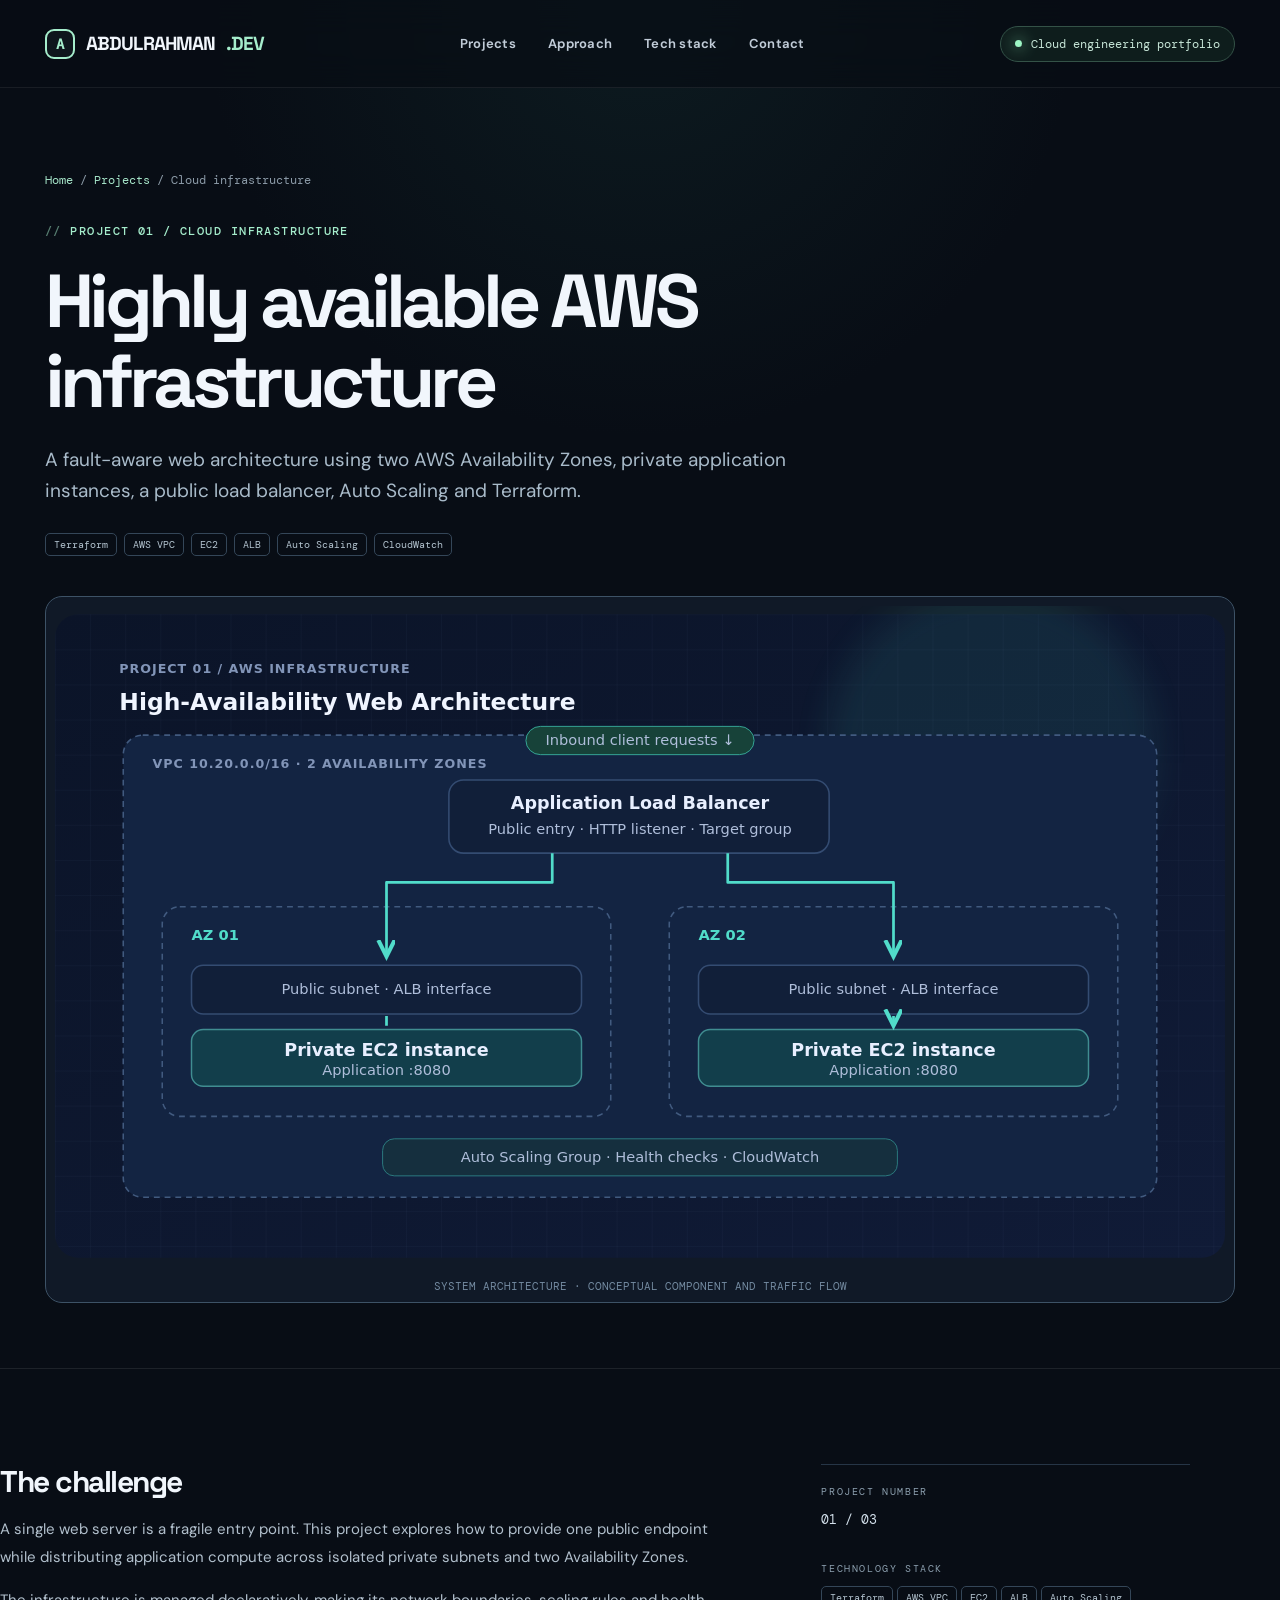
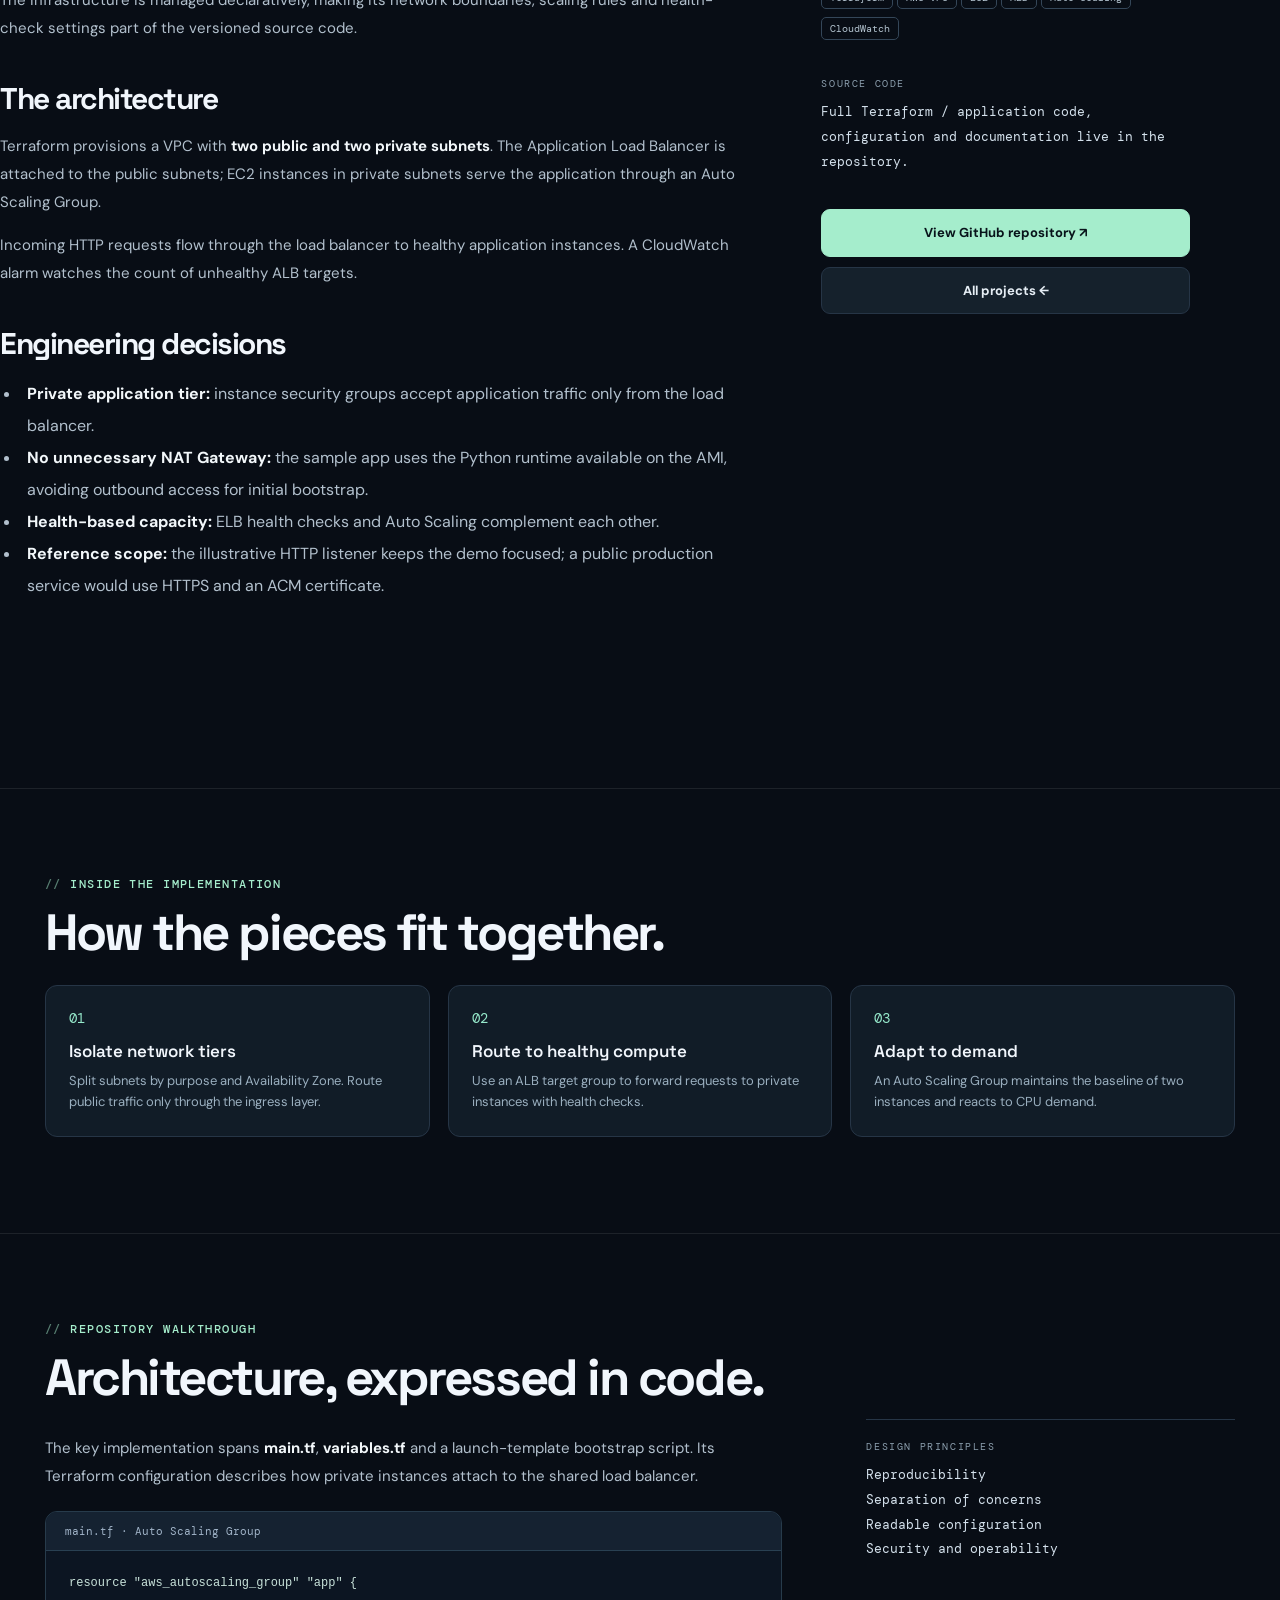
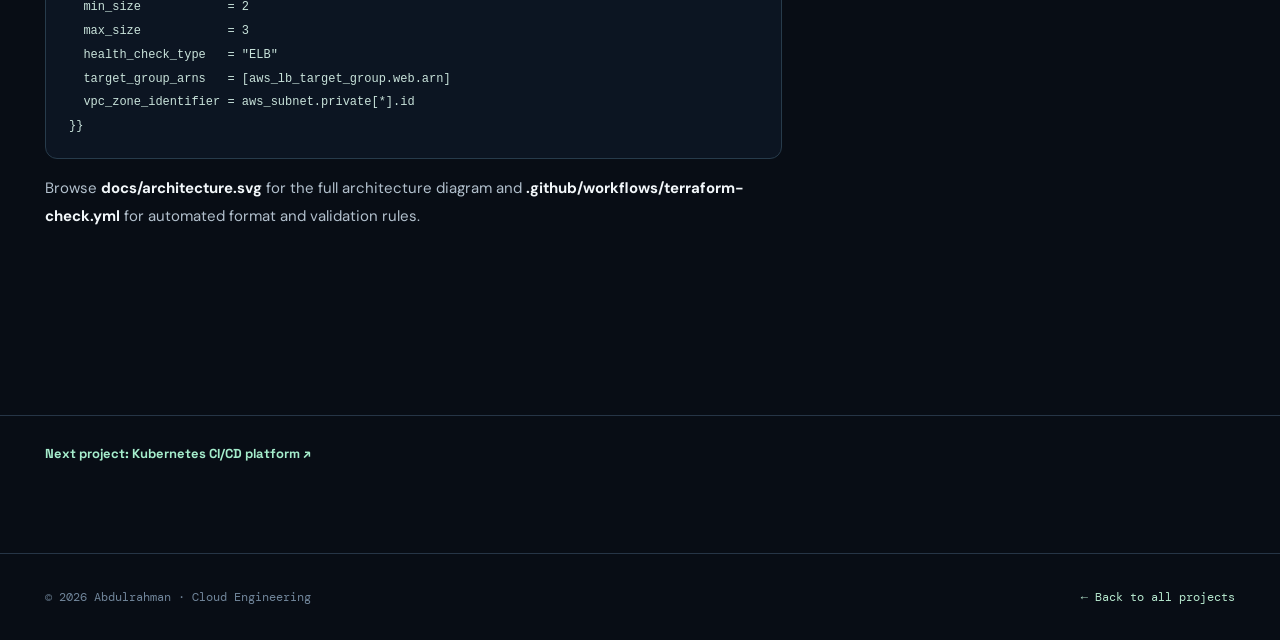
==== projects/aws-infrastructure.html @ 6d17c6c2 "Publish cloud engineering portfolio source" ====
<!doctype html><html lang="en"><head><meta charset="UTF-8"><meta name="viewport" content="width=device-width,initial-scale=1">
<meta name="description" content="A fault-aware web architecture using two AWS Availability Zones, private application instances, a public load balancer, Auto Scaling and Terraform."><meta name="theme-color" content="#080d15"><title>Highly available AWS infrastructure | Abdulrahman</title>
<link rel="stylesheet" href="../styles.css"><link rel="icon" href="../assets/favicon.svg" type="image/svg+xml"></head><body>
<a class="skip-link" href="#main">Skip to content</a>
<header class="site-header"><div class="container nav-wrap"><a class="wordmark" href="../index.html"><span class="mark">A</span>ABDULRAHMAN<span class="name-light">.DEV</span></a><nav id="primary-nav" class="site-nav"><a href="../index.html#projects">Projects</a><a href="../index.html#approach">Approach</a><a href="../index.html#stack">Tech stack</a><a href="../index.html#contact">Contact</a></nav><div class="top-status"><span class="status-dot"></span>Cloud engineering portfolio</div><button class="mobile-toggle" aria-label="Toggle navigation" aria-controls="primary-nav" aria-expanded="false">☰</button></div></header>
<main id="main"><section class="detail-hero"><div class="container"><div class="breadcrumbs"><a href="../index.html">Home</a> / <a href="../index.html#projects">Projects</a> / Cloud infrastructure</div><div class="eyebrow">Project 01 / Cloud infrastructure</div><h1>Highly available AWS infrastructure</h1><p class="detail-summary">A fault-aware web architecture using two AWS Availability Zones, private application instances, a public load balancer, Auto Scaling and Terraform.</p><div class="tags"><span class="tag">Terraform</span><span class="tag">AWS VPC</span><span class="tag">EC2</span><span class="tag">ALB</span><span class="tag">Auto Scaling</span><span class="tag">CloudWatch</span></div>
<div class="detail-main-image"><img src="../assets/architecture-aws.svg" alt="AWS VPC with two Availability Zones, ALB and private EC2 backends" width="1200" height="660"><p class="image-caption">SYSTEM ARCHITECTURE · CONCEPTUAL COMPONENT AND TRAFFIC FLOW</p></div></div></section>
<section class="section-border section"><div class="container detail-grid"><div class="detail-copy"><h2>The challenge</h2><p>A single web server is a fragile entry point. This project explores how to provide one public endpoint while distributing application compute across isolated private subnets and two Availability Zones.</p><p>The infrastructure is managed declaratively, making its network boundaries, scaling rules and health-check settings part of the versioned source code.</p>
<h2>The architecture</h2><p>Terraform provisions a VPC with <strong>two public and two private subnets</strong>. The Application Load Balancer is attached to the public subnets; EC2 instances in private subnets serve the application through an Auto Scaling Group.</p><p>Incoming HTTP requests flow through the load balancer to healthy application instances. A CloudWatch alarm watches the count of unhealthy ALB targets.</p>
<h2>Engineering decisions</h2><ul><li><strong>Private application tier:</strong> instance security groups accept application traffic only from the load balancer.</li><li><strong>No unnecessary NAT Gateway:</strong> the sample app uses the Python runtime available on the AMI, avoiding outbound access for initial bootstrap.</li><li><strong>Health-based capacity:</strong> ELB health checks and Auto Scaling complement each other.</li><li><strong>Reference scope:</strong> the illustrative HTTP listener keeps the demo focused; a public production service would use HTTPS and an ACM certificate.</li></ul>
</div><aside class="aside"><div class="aside-label">Project number</div><p class="aside-value">01 / 03</p><div class="aside-label">Technology stack</div><p class="aside-value"><span class="tag">Terraform</span><span class="tag">AWS VPC</span><span class="tag">EC2</span><span class="tag">ALB</span><span class="tag">Auto Scaling</span><span class="tag">CloudWatch</span></p><div class="aside-label">Source code</div><p class="aside-value">Full Terraform / application code, configuration and documentation live in the repository.</p><a class="btn btn-primary" href="https://github.com/abuda7mm/aws-high-availability-terraform" target="_blank" rel="noopener noreferrer">View GitHub repository ↗</a><a class="btn btn-ghost" href="../index.html#projects">All projects ←</a></aside></div></section>
<section class="section section-border"><div class="container"><div class="eyebrow">Inside the implementation</div><h2>How the pieces fit together.</h2><div class="steps"><div class="step"><div class="step-index">01</div><h3>Isolate network tiers</h3><p>Split subnets by purpose and Availability Zone. Route public traffic only through the ingress layer.</p></div><div class="step"><div class="step-index">02</div><h3>Route to healthy compute</h3><p>Use an ALB target group to forward requests to private instances with health checks.</p></div><div class="step"><div class="step-index">03</div><h3>Adapt to demand</h3><p>An Auto Scaling Group maintains the baseline of two instances and reacts to CPU demand.</p></div></div></div></section>
<section class="section section-border"><div class="container"><div class="eyebrow">Repository walkthrough</div><h2>Architecture, expressed in code.</h2><div class="detail-grid"><div class="detail-copy"><p>The key implementation spans <strong>main.tf</strong>, <strong>variables.tf</strong> and a launch-template bootstrap script. Its Terraform configuration describes how private instances attach to the shared load balancer.</p><div class="code-card"><div class="code-heading">main.tf · Auto Scaling Group</div><pre><code>resource "aws_autoscaling_group" "app" {
  min_size            = 2
  max_size            = 3
  health_check_type   = "ELB"
  target_group_arns   = [aws_lb_target_group.web.arn]
  vpc_zone_identifier = aws_subnet.private[*].id
}}</code></pre></div><p>Browse <strong>docs/architecture.svg</strong> for the full architecture diagram and <strong>.github/workflows/terraform-check.yml</strong> for automated format and validation rules.</p></div><aside class="aside"><div class="aside-label">Design principles</div><p class="aside-value">Reproducibility<br>Separation of concerns<br>Readable configuration<br>Security and operability</p></aside></div></div></section>
<section class="back-projects"><div class="container"><a class="text-link" href="kubernetes-cicd.html">Next project: Kubernetes CI/CD platform ↗</a></div></section></main>
<footer class="footer"><div class="container footer-inner"><div>© <span data-year>2026</span> Abdulrahman · Cloud Engineering</div><div><a href="../index.html">← Back to all projects</a></div></div></footer><script src="../script.js" defer></script></body></html>
---- styles.css ----
@import url('https://fonts.googleapis.com/css2?family=DM+Mono:wght@400;500&family=DM+Sans:wght@400;500;600;700&family=Space+Grotesk:wght@400;500;600;700&display=swap');
:root{--bg:#080d15;--panel:#101927;--card:#121d2a;--text:#f1f6fc;--muted:#96a7b7;--soft:#6d8397;--line:#263546;--accent:#a5edcc;--cyan:#6be5dc;--purple:#b2aaff;--orange:#f4b77b;--max:1190px;--mono:'DM Mono',monospace;--sans:'DM Sans',Arial,sans-serif;--head:'Space Grotesk',var(--sans)}
*{box-sizing:border-box}html{scroll-behavior:smooth}body{margin:0;background:var(--bg);color:var(--text);font-family:var(--sans);font-size:16px;line-height:1.66;overflow-x:hidden}
a{color:inherit;text-decoration:none}button{font:inherit}::selection{background:#a5edcc;color:#0a1119}:focus-visible{outline:2px solid var(--accent);outline-offset:5px}img{max-width:100%;display:block}.container{width:min(var(--max),calc(100% - 56px));margin:auto}.skip-link{position:absolute;left:-9999px;top:8px;background:var(--accent);color:#080d15;padding:9px;z-index:20}.skip-link:focus{left:8px}
body:before{content:'';position:absolute;z-index:-1;left:50%;transform:translateX(-50%);top:-400px;width:1100px;height:950px;opacity:.27;background:radial-gradient(ellipse at 50% 43%,#19403e,transparent 56%)}.ambient{position:absolute;inset:0;pointer-events:none;z-index:-1;background:linear-gradient(90deg,transparent 49.92%,#ffffff04 50%,transparent 50.08%);background-size:86px 86px;mask-image:linear-gradient(to bottom,#0007,transparent 790px)}
.site-header{height:88px;display:flex;align-items:center;border-bottom:1px solid #ffffff12;background:#080d15b3;backdrop-filter:blur(18px);position:sticky;top:0;z-index:10}.nav-wrap{display:flex;align-items:center;justify-content:space-between;gap:32px}.wordmark{display:flex;align-items:center;gap:11px;font:700 19px var(--head);letter-spacing:-.9px;white-space:nowrap}.mark{width:30px;height:30px;border:2px solid #a5edcc;border-radius:9px;display:grid;place-items:center;font:700 14px var(--mono);color:#a5edcc;background:#a5edcc0c}.name-light{color:var(--accent)}.site-nav{display:flex;gap:32px;align-items:center}.site-nav a{color:#c1ccd8;font-size:13px;font-weight:650;letter-spacing:.02em;transition:color .2s}.site-nav a:hover,.site-nav a[aria-current=page]{color:var(--accent)}.top-status{display:flex;align-items:center;gap:9px;border:1px solid #345247;background:#142822a3;padding:9px 14px;border-radius:30px;color:#c6e5d7;font:12px var(--mono)}.status-dot{width:7px;height:7px;background:#9df5c4;border-radius:100%;box-shadow:0 0 15px #9df5c4}.mobile-toggle{display:none;background:transparent;color:#fff;border:1px solid var(--line);width:40px;height:40px;border-radius:9px;cursor:pointer;font-size:18px}
.eyebrow{font:500 12px var(--mono);color:var(--accent);letter-spacing:.12em;text-transform:uppercase}.eyebrow:before{content:'// ';opacity:.5}.hero{padding:113px 0 105px}.hero-grid{display:grid;grid-template-columns:1.09fr .91fr;align-items:center;gap:66px}.hero h1{font:700 clamp(49px,6.2vw,89px)/1.025 var(--head);letter-spacing:-.073em;margin:26px 0 30px}.hero h1 .grad{color:#a5edcc}.hero .lead{max-width:630px;color:#afbecd;font-size:18px;line-height:1.72;margin:0 0 34px}.hero-actions{display:flex;gap:13px;flex-wrap:wrap}.btn{display:inline-flex;align-items:center;justify-content:center;gap:13px;padding:12px 20px;border-radius:9px;font-size:13px;font-weight:700;border:1px solid var(--line);transition:.18s}.btn:hover{transform:translateY(-2px);border-color:#a5edcc99}.btn-primary{background:var(--accent);border-color:var(--accent);color:#08131a}.btn-ghost{color:#e6eef5;background:#15212c}.stats{display:flex;flex-wrap:wrap;gap:32px;margin-top:43px;padding-top:25px;border-top:1px solid var(--line)}.stat .n{font:700 27px var(--head);letter-spacing:-1px;line-height:1.2}.stat .desc{font:12px var(--mono);color:var(--soft);margin-top:5px}
.terminal{border-radius:17px;overflow:hidden;background:#101b28;border:1px solid #395167;box-shadow:0 45px 85px #0007,0 0 120px #4bdbad10;position:relative;transform:perspective(1100px) rotateY(-4deg)}.terminal-head{height:46px;border-bottom:1px solid #2c3e50;display:flex;gap:7px;align-items:center;padding:0 18px;background:#172432}.dot{width:10px;height:10px;border-radius:50%;background:#d37172}.dot:nth-child(2){background:#e1b86d}.dot:nth-child(3){background:#68bb94}.terminal-title{color:#748ca5;font:11px var(--mono);margin:auto;padding-right:37px}.terminal-code{padding:24px 24px 31px;font:12px/2 var(--mono);white-space:pre-wrap;color:#b2c8d9}.green{color:#a5edcc}.cyan{color:#75ddec}.purple{color:#b6b0ff}.orange{color:#f0b67b}.comment{color:#60788f}.terminal-footer{padding:13px 22px;background:#0c1621;border-top:1px solid #23394b;display:flex;justify-content:space-between;color:#7c98aa;font:10px var(--mono);gap:10px}
.section{padding:87px 0 96px}.section-border{border-top:1px solid #ffffff16}.section-intro{display:flex;justify-content:space-between;gap:30px;align-items:end;margin-bottom:39px}.section h2{font:700 clamp(34px,4vw,51px)/1.11 var(--head);letter-spacing:-.048em;margin:13px 0}.section-intro p{max-width:460px;color:var(--muted);margin:0;font-size:14px}.projects-grid{display:grid;grid-template-columns:repeat(3,minmax(0,1fr));gap:19px}.project-card{display:flex;flex-direction:column;background:#101a25;border:1px solid #283849;border-radius:15px;overflow:hidden;transition:transform .2s,border-color .2s}.project-card:hover{transform:translateY(-5px);border-color:#578b86}.card-media{padding:13px;background:linear-gradient(150deg,#142538,#0b1420);border-bottom:1px solid var(--line)}.card-media img{border-radius:8px;aspect-ratio:1.75;object-fit:cover;width:100%}.card-body{padding:24px;display:flex;flex-direction:column;flex:1}.kicker{font:500 10px var(--mono);letter-spacing:.12em;color:var(--cyan);text-transform:uppercase}.project-card:nth-child(2) .kicker{color:var(--purple)}.project-card:nth-child(3) .kicker{color:var(--orange)}.project-card h3{font:650 25px/1.16 var(--head);letter-spacing:-.04em;margin:12px 0 12px}.project-card p{font-size:13.5px;color:#aab9ca;line-height:1.7;flex:1;margin:0}.tags{display:flex;flex-wrap:wrap;gap:7px;margin:23px 0}.tag{border:1px solid #344658;color:#b4c4d0;border-radius:5px;padding:4px 8px;font:10px var(--mono)}.text-link{color:var(--accent);font:700 13px var(--head);display:inline-flex;gap:11px;align-items:center}.text-link:hover{gap:15px}.approach{display:grid;grid-template-columns:1fr 1fr 1fr;gap:25px}.approach article{padding:27px;border-left:1px solid #3d594c;background:linear-gradient(90deg,#14241e6b,transparent)}.approach .num{font:14px var(--mono);color:var(--accent)}.approach h3{font:700 19px var(--head);margin:19px 0 10px}.approach p{font-size:13px;color:var(--muted);margin:0}.stack-section{display:flex;justify-content:space-between;align-items:center;gap:32px;padding:30px 0;border-top:1px solid var(--line)}.stack-section h3{font:600 18px var(--head);margin:0}.stack-cloud{display:flex;flex-wrap:wrap;gap:9px;justify-content:flex-end}.stack-cloud span{font:12px var(--mono);border:1px solid #314454;border-radius:6px;padding:9px 12px;color:#a5b7c7;background:#111b26}
.contact-band{padding:58px 62px;border-radius:16px;border:1px solid #3b5a56;background:radial-gradient(circle at 90% 10%,#20453c,transparent 45%),linear-gradient(120deg,#12251f,#10202a);display:flex;align-items:center;justify-content:space-between;gap:28px}.contact-band h2{margin:12px 0 12px;font:700 38px var(--head);letter-spacing:-.05em}.contact-band p{color:#a8bdb8;margin:0}.footer{padding:35px 0 42px;border-top:1px solid var(--line);margin-top:38px}.footer-inner{display:flex;justify-content:space-between;gap:25px;color:#71869b;font:12px var(--mono)}.footer-inner a{color:#b6e8ce}
/* detail pages */
.detail-hero{padding:84px 0 65px}.breadcrumbs{font:12px var(--mono);color:#8c9ba8;margin-bottom:35px}.breadcrumbs a{color:#a7e6ca}.detail-hero h1{font:700 clamp(45px,6vw,75px)/1.07 var(--head);letter-spacing:-.062em;max-width:1020px;margin:22px 0}.detail-summary{font-size:19px;color:#a9bbca;max-width:760px;margin-bottom:26px}.detail-main-image{width:100%;border:1px solid #3d5266;background:#101927;border-radius:17px;padding:9px;margin-top:40px}.detail-main-image img{width:100%;border-radius:10px}.image-caption{color:#738aa0;font:11px var(--mono);margin:13px 0 0;text-align:center}.detail-grid{display:grid;grid-template-columns:minmax(0,2fr) minmax(240px,1fr);gap:84px;margin:8px 0 74px}.detail-copy h2{font:700 30px var(--head);letter-spacing:-.05em;line-height:1.2;margin:39px 0 15px}.detail-copy h2:first-child{margin-top:0}.detail-copy p{color:#b2c0cd;font-size:15px;line-height:1.87}.detail-copy ul{color:#b2c0cd;line-height:2;padding-left:21px}.detail-copy li{padding-left:6px}.detail-copy strong{color:#f2f7fa}.aside{border-top:1px solid var(--line);padding-top:20px}.aside-label{font:10px var(--mono);text-transform:uppercase;letter-spacing:.16em;color:#8c9fae}.aside-value{font:13px var(--mono);line-height:1.9;color:#d4e1ec;margin:10px 0 30px}.aside .tag{display:inline-flex;margin:0 4px 7px 0}.aside a.btn{width:100%;margin:5px 0}.steps{display:grid;grid-template-columns:repeat(3,minmax(0,1fr));gap:18px;margin-top:23px}.step{padding:23px;border:1px solid var(--line);background:#111c27;border-radius:12px}.step-index{font:14px var(--mono);color:#96e9cb}.step h3{font:600 17px var(--head);margin:13px 0 8px}.step p{font-size:13px;color:#9aafbf;margin:0}.code-card{margin:21px 0 10px;background:#0c1522;border:1px solid #273b4b;border-radius:12px;overflow:auto}.code-heading{background:#152231;color:#a1b4c8;padding:12px 19px;border-bottom:1px solid #294052;font:11px var(--mono)}.code-card pre{padding:20px 23px;color:#c8e2da;font:12px/1.9 var(--mono);margin:0;overflow-x:auto}.back-projects{padding:24px 0 48px;border-top:1px solid var(--line)}
@media(max-width:1050px){.hero-grid{grid-template-columns:1fr;gap:43px}.hero{padding:85px 0}.terminal{transform:none;max-width:710px}.projects-grid{grid-template-columns:1fr 1fr}.approach{grid-template-columns:1fr 1fr}.detail-grid{gap:35px}.hero h1{max-width:800px}}
@media(max-width:700px){.container{width:min(var(--max),calc(100% - 32px))}.site-header{height:71px}.top-status{display:none}.mobile-toggle{display:block}.site-nav{display:none;position:absolute;top:70px;left:0;right:0;background:#101926;border-bottom:1px solid var(--line);padding:19px;flex-direction:column;gap:18px}.site-nav[data-open=true]{display:flex}.hero{padding:67px 0 77px}.hero h1{font-size:clamp(45px,12.5vw,70px)}.hero .lead{font-size:16px}.terminal-code{font-size:10px;padding:14px}.stats{gap:24px}.section{padding:64px 0}.section-intro{display:block}.section-intro p{margin-top:14px}.projects-grid,.approach,.detail-grid,.steps{grid-template-columns:1fr}.contact-band{padding:33px 27px;display:block}.contact-band .btn{margin-top:25px}.contact-band h2{font-size:32px}.stack-section{display:block}.stack-cloud{justify-content:flex-start;margin-top:20px}.footer-inner{display:block}.footer-inner div+div{margin-top:12px}.detail-hero{padding:56px 0 47px}.detail-hero h1{font-size:44px}.detail-summary{font-size:16px}.detail-grid{gap:10px}.aside{order:-1}.detail-main-image{margin-top:22px}}
@media(prefers-reduced-motion:reduce){html{scroll-behavior:auto}*,*:before,*:after{transition:none!important}}
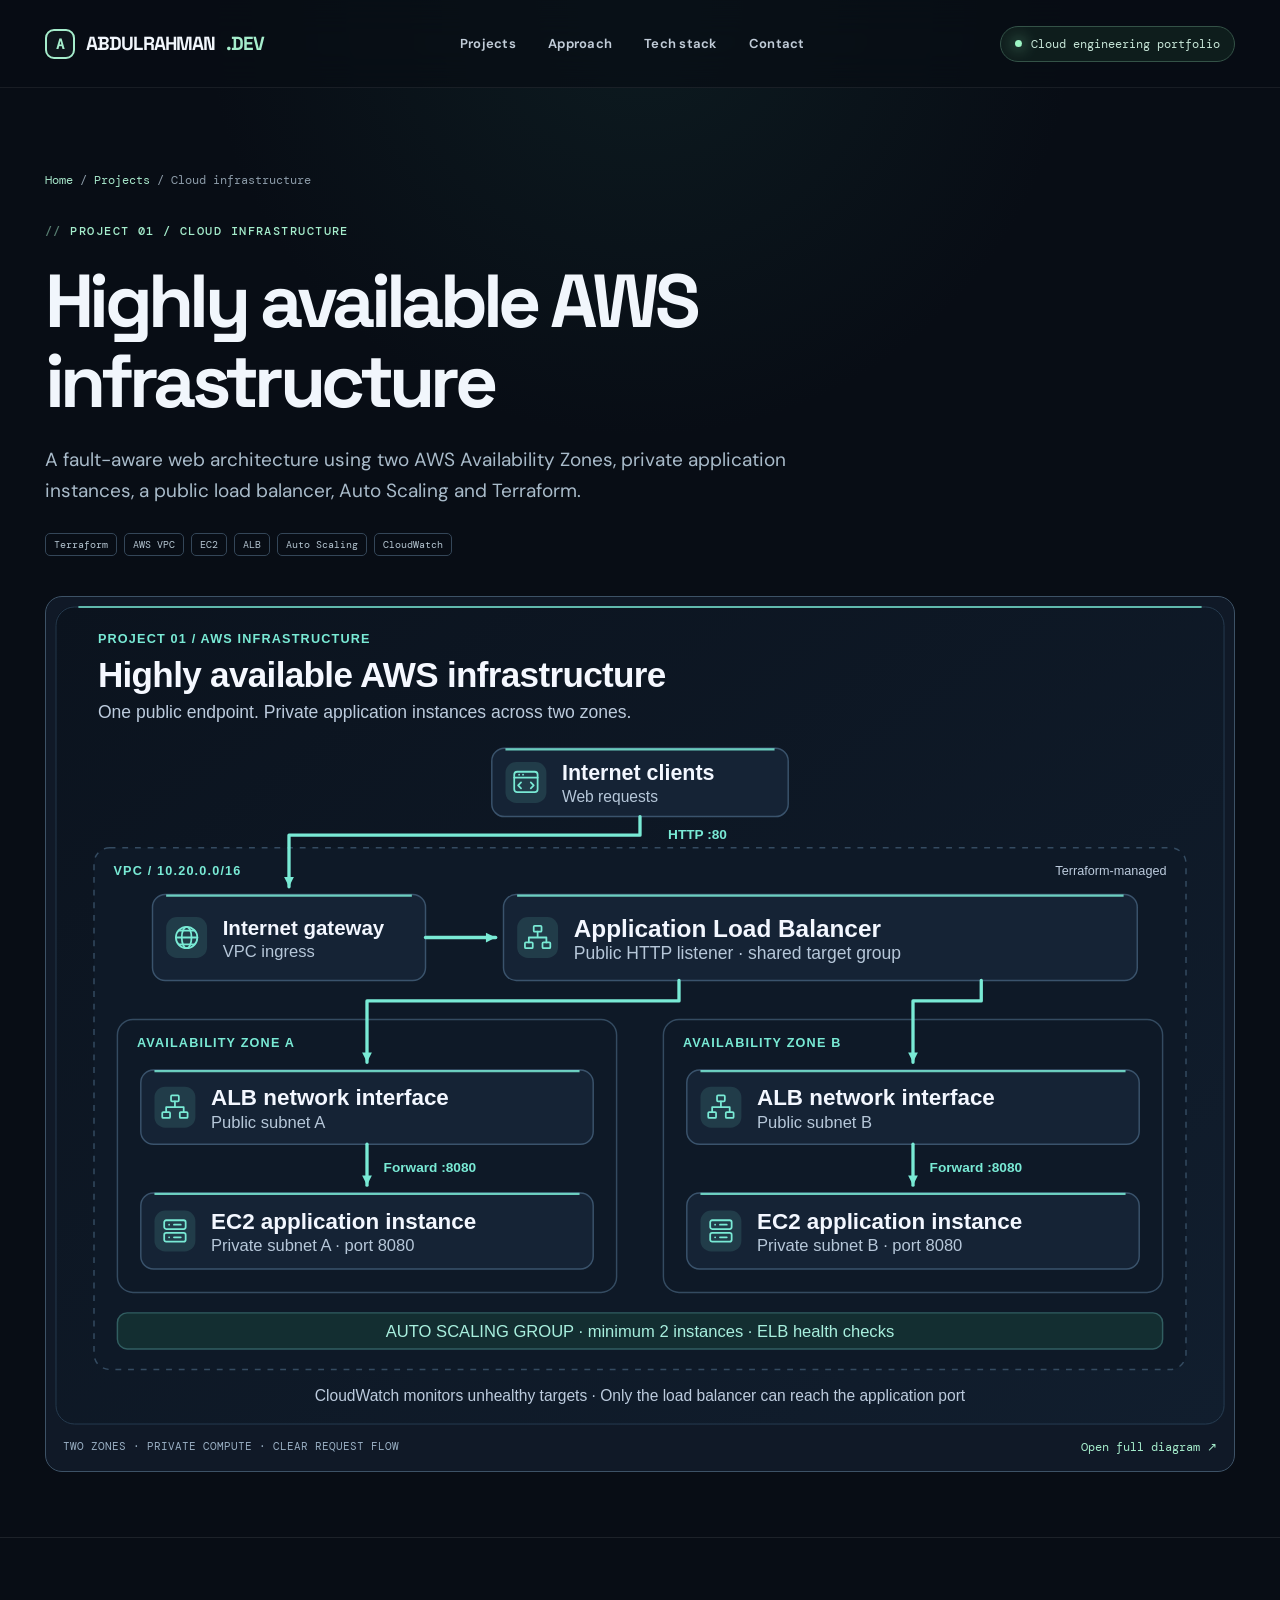
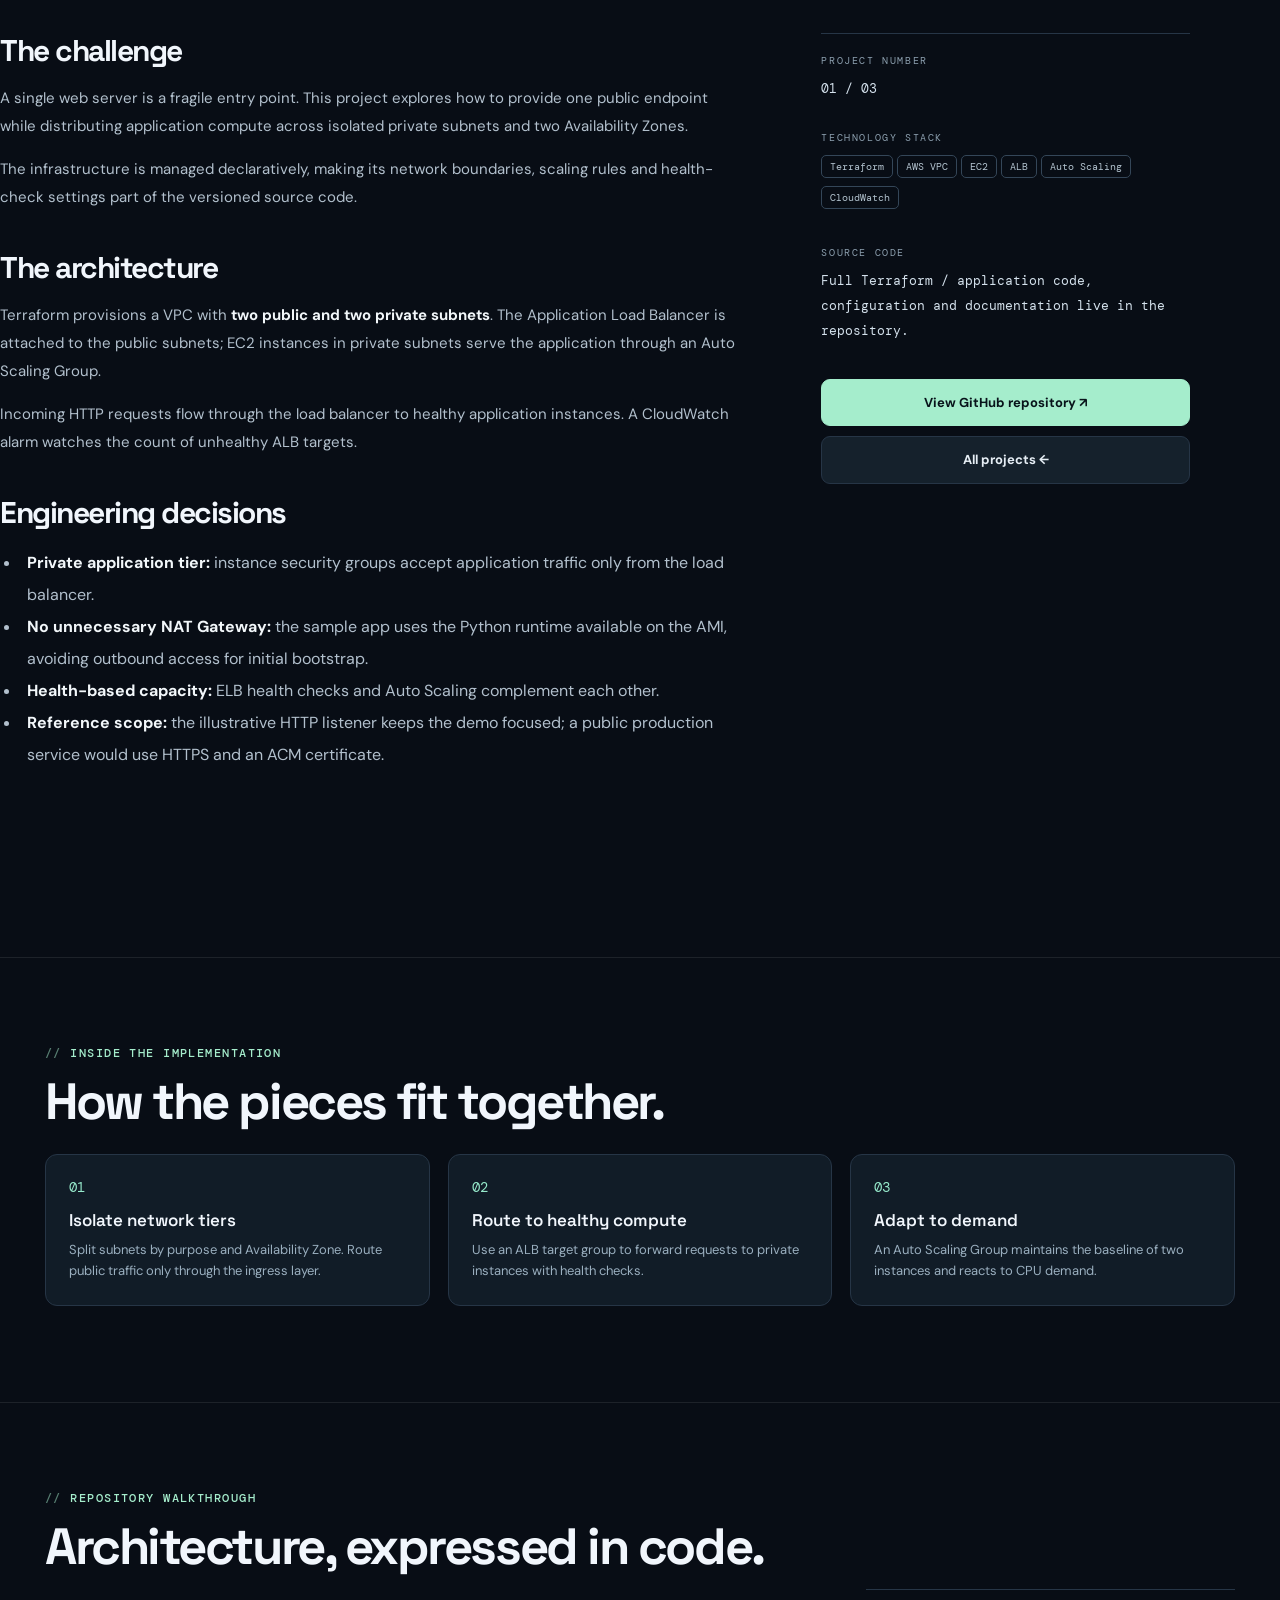
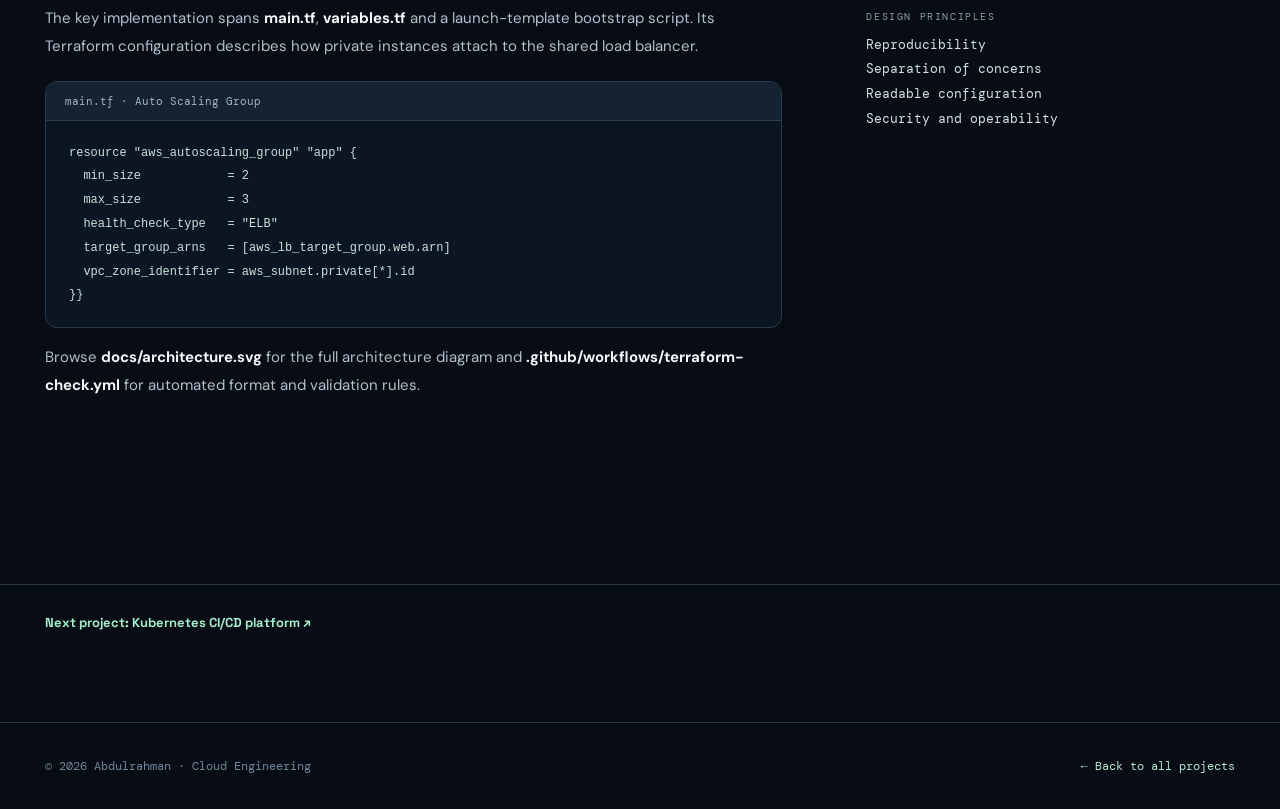
==== commit 0e854209: "Redraw architecture diagrams with accurate flows and mobile layouts" ====
--- a/projects/aws-infrastructure.html
+++ b/projects/aws-infrastructure.html
@@ -1,10 +1,16 @@
 <!doctype html><html lang="en"><head><meta charset="UTF-8"><meta name="viewport" content="width=device-width,initial-scale=1">
 <meta name="description" content="A fault-aware web architecture using two AWS Availability Zones, private application instances, a public load balancer, Auto Scaling and Terraform."><meta name="theme-color" content="#080d15"><title>Highly available AWS infrastructure | Abdulrahman</title>
-<link rel="stylesheet" href="../styles.css"><link rel="icon" href="../assets/favicon.svg" type="image/svg+xml"></head><body>
+<link rel="stylesheet" href="../styles.css?v=20261029-diagrams"><link rel="icon" href="../assets/favicon.svg" type="image/svg+xml"></head><body>
 <a class="skip-link" href="#main">Skip to content</a>
 <header class="site-header"><div class="container nav-wrap"><a class="wordmark" href="../index.html"><span class="mark">A</span>ABDULRAHMAN<span class="name-light">.DEV</span></a><nav id="primary-nav" class="site-nav"><a href="../index.html#projects">Projects</a><a href="../index.html#approach">Approach</a><a href="../index.html#stack">Tech stack</a><a href="../index.html#contact">Contact</a></nav><div class="top-status"><span class="status-dot"></span>Cloud engineering portfolio</div><button class="mobile-toggle" aria-label="Toggle navigation" aria-controls="primary-nav" aria-expanded="false">☰</button></div></header>
 <main id="main"><section class="detail-hero"><div class="container"><div class="breadcrumbs"><a href="../index.html">Home</a> / <a href="../index.html#projects">Projects</a> / Cloud infrastructure</div><div class="eyebrow">Project 01 / Cloud infrastructure</div><h1>Highly available AWS infrastructure</h1><p class="detail-summary">A fault-aware web architecture using two AWS Availability Zones, private application instances, a public load balancer, Auto Scaling and Terraform.</p><div class="tags"><span class="tag">Terraform</span><span class="tag">AWS VPC</span><span class="tag">EC2</span><span class="tag">ALB</span><span class="tag">Auto Scaling</span><span class="tag">CloudWatch</span></div>
-<div class="detail-main-image"><img src="../assets/architecture-aws.svg" alt="AWS VPC with two Availability Zones, ALB and private EC2 backends" width="1200" height="660"><p class="image-caption">SYSTEM ARCHITECTURE · CONCEPTUAL COMPONENT AND TRAFFIC FLOW</p></div></div></section>
+<figure class="detail-main-image" id="architecture">
+<picture>
+<source media="(max-width: 700px)" srcset="../assets/architecture-aws-mobile.svg?v=20261029-diagrams" width="420" height="1156">
+<img src="../assets/architecture-aws.svg?v=20261029-diagrams" alt="Request traffic from a public ALB to private EC2 instances across two Availability Zones." width="1200" height="840" decoding="async">
+</picture>
+<figcaption class="image-caption"><span>TWO ZONES · PRIVATE COMPUTE · CLEAR REQUEST FLOW</span><a href="../assets/architecture-aws.svg?v=20261029-diagrams" target="_blank" rel="noopener noreferrer">Open full diagram ↗</a></figcaption>
+</figure></div></section>
 <section class="section-border section"><div class="container detail-grid"><div class="detail-copy"><h2>The challenge</h2><p>A single web server is a fragile entry point. This project explores how to provide one public endpoint while distributing application compute across isolated private subnets and two Availability Zones.</p><p>The infrastructure is managed declaratively, making its network boundaries, scaling rules and health-check settings part of the versioned source code.</p>
 <h2>The architecture</h2><p>Terraform provisions a VPC with <strong>two public and two private subnets</strong>. The Application Load Balancer is attached to the public subnets; EC2 instances in private subnets serve the application through an Auto Scaling Group.</p><p>Incoming HTTP requests flow through the load balancer to healthy application instances. A CloudWatch alarm watches the count of unhealthy ALB targets.</p>
 <h2>Engineering decisions</h2><ul><li><strong>Private application tier:</strong> instance security groups accept application traffic only from the load balancer.</li><li><strong>No unnecessary NAT Gateway:</strong> the sample app uses the Python runtime available on the AMI, avoiding outbound access for initial bootstrap.</li><li><strong>Health-based capacity:</strong> ELB health checks and Auto Scaling complement each other.</li><li><strong>Reference scope:</strong> the illustrative HTTP listener keeps the demo focused; a public production service would use HTTPS and an ACM certificate.</li></ul>
@@ -18,4 +24,4 @@
   vpc_zone_identifier = aws_subnet.private[*].id
 }}</code></pre></div><p>Browse <strong>docs/architecture.svg</strong> for the full architecture diagram and <strong>.github/workflows/terraform-check.yml</strong> for automated format and validation rules.</p></div><aside class="aside"><div class="aside-label">Design principles</div><p class="aside-value">Reproducibility<br>Separation of concerns<br>Readable configuration<br>Security and operability</p></aside></div></div></section>
 <section class="back-projects"><div class="container"><a class="text-link" href="kubernetes-cicd.html">Next project: Kubernetes CI/CD platform ↗</a></div></section></main>
-<footer class="footer"><div class="container footer-inner"><div>© <span data-year>2026</span> Abdulrahman · Cloud Engineering</div><div><a href="../index.html">← Back to all projects</a></div></div></footer><script src="../script.js" defer></script></body></html>+<footer class="footer"><div class="container footer-inner"><div>© <span data-year>2026</span> Abdulrahman · Cloud Engineering</div><div><a href="../index.html">← Back to all projects</a></div></div></footer><script src="../script.js" defer></script></body></html>
--- a/styles.css
+++ b/styles.css
@@ -6,10 +6,11 @@
 .site-header{height:88px;display:flex;align-items:center;border-bottom:1px solid #ffffff12;background:#080d15b3;backdrop-filter:blur(18px);position:sticky;top:0;z-index:10}.nav-wrap{display:flex;align-items:center;justify-content:space-between;gap:32px}.wordmark{display:flex;align-items:center;gap:11px;font:700 19px var(--head);letter-spacing:-.9px;white-space:nowrap}.mark{width:30px;height:30px;border:2px solid #a5edcc;border-radius:9px;display:grid;place-items:center;font:700 14px var(--mono);color:#a5edcc;background:#a5edcc0c}.name-light{color:var(--accent)}.site-nav{display:flex;gap:32px;align-items:center}.site-nav a{color:#c1ccd8;font-size:13px;font-weight:650;letter-spacing:.02em;transition:color .2s}.site-nav a:hover,.site-nav a[aria-current=page]{color:var(--accent)}.top-status{display:flex;align-items:center;gap:9px;border:1px solid #345247;background:#142822a3;padding:9px 14px;border-radius:30px;color:#c6e5d7;font:12px var(--mono)}.status-dot{width:7px;height:7px;background:#9df5c4;border-radius:100%;box-shadow:0 0 15px #9df5c4}.mobile-toggle{display:none;background:transparent;color:#fff;border:1px solid var(--line);width:40px;height:40px;border-radius:9px;cursor:pointer;font-size:18px}
 .eyebrow{font:500 12px var(--mono);color:var(--accent);letter-spacing:.12em;text-transform:uppercase}.eyebrow:before{content:'// ';opacity:.5}.hero{padding:113px 0 105px}.hero-grid{display:grid;grid-template-columns:1.09fr .91fr;align-items:center;gap:66px}.hero h1{font:700 clamp(49px,6.2vw,89px)/1.025 var(--head);letter-spacing:-.073em;margin:26px 0 30px}.hero h1 .grad{color:#a5edcc}.hero .lead{max-width:630px;color:#afbecd;font-size:18px;line-height:1.72;margin:0 0 34px}.hero-actions{display:flex;gap:13px;flex-wrap:wrap}.btn{display:inline-flex;align-items:center;justify-content:center;gap:13px;padding:12px 20px;border-radius:9px;font-size:13px;font-weight:700;border:1px solid var(--line);transition:.18s}.btn:hover{transform:translateY(-2px);border-color:#a5edcc99}.btn-primary{background:var(--accent);border-color:var(--accent);color:#08131a}.btn-ghost{color:#e6eef5;background:#15212c}.stats{display:flex;flex-wrap:wrap;gap:32px;margin-top:43px;padding-top:25px;border-top:1px solid var(--line)}.stat .n{font:700 27px var(--head);letter-spacing:-1px;line-height:1.2}.stat .desc{font:12px var(--mono);color:var(--soft);margin-top:5px}
 .terminal{border-radius:17px;overflow:hidden;background:#101b28;border:1px solid #395167;box-shadow:0 45px 85px #0007,0 0 120px #4bdbad10;position:relative;transform:perspective(1100px) rotateY(-4deg)}.terminal-head{height:46px;border-bottom:1px solid #2c3e50;display:flex;gap:7px;align-items:center;padding:0 18px;background:#172432}.dot{width:10px;height:10px;border-radius:50%;background:#d37172}.dot:nth-child(2){background:#e1b86d}.dot:nth-child(3){background:#68bb94}.terminal-title{color:#748ca5;font:11px var(--mono);margin:auto;padding-right:37px}.terminal-code{padding:24px 24px 31px;font:12px/2 var(--mono);white-space:pre-wrap;color:#b2c8d9}.green{color:#a5edcc}.cyan{color:#75ddec}.purple{color:#b6b0ff}.orange{color:#f0b67b}.comment{color:#60788f}.terminal-footer{padding:13px 22px;background:#0c1621;border-top:1px solid #23394b;display:flex;justify-content:space-between;color:#7c98aa;font:10px var(--mono);gap:10px}
-.section{padding:87px 0 96px}.section-border{border-top:1px solid #ffffff16}.section-intro{display:flex;justify-content:space-between;gap:30px;align-items:end;margin-bottom:39px}.section h2{font:700 clamp(34px,4vw,51px)/1.11 var(--head);letter-spacing:-.048em;margin:13px 0}.section-intro p{max-width:460px;color:var(--muted);margin:0;font-size:14px}.projects-grid{display:grid;grid-template-columns:repeat(3,minmax(0,1fr));gap:19px}.project-card{display:flex;flex-direction:column;background:#101a25;border:1px solid #283849;border-radius:15px;overflow:hidden;transition:transform .2s,border-color .2s}.project-card:hover{transform:translateY(-5px);border-color:#578b86}.card-media{padding:13px;background:linear-gradient(150deg,#142538,#0b1420);border-bottom:1px solid var(--line)}.card-media img{border-radius:8px;aspect-ratio:1.75;object-fit:cover;width:100%}.card-body{padding:24px;display:flex;flex-direction:column;flex:1}.kicker{font:500 10px var(--mono);letter-spacing:.12em;color:var(--cyan);text-transform:uppercase}.project-card:nth-child(2) .kicker{color:var(--purple)}.project-card:nth-child(3) .kicker{color:var(--orange)}.project-card h3{font:650 25px/1.16 var(--head);letter-spacing:-.04em;margin:12px 0 12px}.project-card p{font-size:13.5px;color:#aab9ca;line-height:1.7;flex:1;margin:0}.tags{display:flex;flex-wrap:wrap;gap:7px;margin:23px 0}.tag{border:1px solid #344658;color:#b4c4d0;border-radius:5px;padding:4px 8px;font:10px var(--mono)}.text-link{color:var(--accent);font:700 13px var(--head);display:inline-flex;gap:11px;align-items:center}.text-link:hover{gap:15px}.approach{display:grid;grid-template-columns:1fr 1fr 1fr;gap:25px}.approach article{padding:27px;border-left:1px solid #3d594c;background:linear-gradient(90deg,#14241e6b,transparent)}.approach .num{font:14px var(--mono);color:var(--accent)}.approach h3{font:700 19px var(--head);margin:19px 0 10px}.approach p{font-size:13px;color:var(--muted);margin:0}.stack-section{display:flex;justify-content:space-between;align-items:center;gap:32px;padding:30px 0;border-top:1px solid var(--line)}.stack-section h3{font:600 18px var(--head);margin:0}.stack-cloud{display:flex;flex-wrap:wrap;gap:9px;justify-content:flex-end}.stack-cloud span{font:12px var(--mono);border:1px solid #314454;border-radius:6px;padding:9px 12px;color:#a5b7c7;background:#111b26}
+.section{padding:87px 0 96px}.section-border{border-top:1px solid #ffffff16}.section-intro{display:flex;justify-content:space-between;gap:30px;align-items:end;margin-bottom:39px}.section h2{font:700 clamp(34px,4vw,51px)/1.11 var(--head);letter-spacing:-.048em;margin:13px 0}.section-intro p{max-width:460px;color:var(--muted);margin:0;font-size:14px}.projects-grid{display:grid;grid-template-columns:repeat(3,minmax(0,1fr));gap:19px}.project-card{display:flex;flex-direction:column;background:#101a25;border:1px solid #283849;border-radius:15px;overflow:hidden;transition:transform .2s,border-color .2s}.project-card:hover{transform:translateY(-5px);border-color:#578b86}.card-media{padding:13px;background:linear-gradient(150deg,#142538,#0b1420);border-bottom:1px solid var(--line)}.card-media img{border-radius:8px;aspect-ratio:10/7;object-fit:contain;width:100%;height:auto}.card-body{padding:24px;display:flex;flex-direction:column;flex:1}.kicker{font:500 10px var(--mono);letter-spacing:.12em;color:var(--cyan);text-transform:uppercase}.project-card:nth-child(2) .kicker{color:var(--purple)}.project-card:nth-child(3) .kicker{color:var(--orange)}.project-card h3{font:650 25px/1.16 var(--head);letter-spacing:-.04em;margin:12px 0 12px}.project-card p{font-size:13.5px;color:#aab9ca;line-height:1.7;flex:1;margin:0}.tags{display:flex;flex-wrap:wrap;gap:7px;margin:23px 0}.tag{border:1px solid #344658;color:#b4c4d0;border-radius:5px;padding:4px 8px;font:10px var(--mono)}.text-link{color:var(--accent);font:700 13px var(--head);display:inline-flex;gap:11px;align-items:center}.text-link:hover{gap:15px}.approach{display:grid;grid-template-columns:1fr 1fr 1fr;gap:25px}.approach article{padding:27px;border-left:1px solid #3d594c;background:linear-gradient(90deg,#14241e6b,transparent)}.approach .num{font:14px var(--mono);color:var(--accent)}.approach h3{font:700 19px var(--head);margin:19px 0 10px}.approach p{font-size:13px;color:var(--muted);margin:0}.stack-section{display:flex;justify-content:space-between;align-items:center;gap:32px;padding:30px 0;border-top:1px solid var(--line)}.stack-section h3{font:600 18px var(--head);margin:0}.stack-cloud{display:flex;flex-wrap:wrap;gap:9px;justify-content:flex-end}.stack-cloud span{font:12px var(--mono);border:1px solid #314454;border-radius:6px;padding:9px 12px;color:#a5b7c7;background:#111b26}
 .contact-band{padding:58px 62px;border-radius:16px;border:1px solid #3b5a56;background:radial-gradient(circle at 90% 10%,#20453c,transparent 45%),linear-gradient(120deg,#12251f,#10202a);display:flex;align-items:center;justify-content:space-between;gap:28px}.contact-band h2{margin:12px 0 12px;font:700 38px var(--head);letter-spacing:-.05em}.contact-band p{color:#a8bdb8;margin:0}.footer{padding:35px 0 42px;border-top:1px solid var(--line);margin-top:38px}.footer-inner{display:flex;justify-content:space-between;gap:25px;color:#71869b;font:12px var(--mono)}.footer-inner a{color:#b6e8ce}
 /* detail pages */
-.detail-hero{padding:84px 0 65px}.breadcrumbs{font:12px var(--mono);color:#8c9ba8;margin-bottom:35px}.breadcrumbs a{color:#a7e6ca}.detail-hero h1{font:700 clamp(45px,6vw,75px)/1.07 var(--head);letter-spacing:-.062em;max-width:1020px;margin:22px 0}.detail-summary{font-size:19px;color:#a9bbca;max-width:760px;margin-bottom:26px}.detail-main-image{width:100%;border:1px solid #3d5266;background:#101927;border-radius:17px;padding:9px;margin-top:40px}.detail-main-image img{width:100%;border-radius:10px}.image-caption{color:#738aa0;font:11px var(--mono);margin:13px 0 0;text-align:center}.detail-grid{display:grid;grid-template-columns:minmax(0,2fr) minmax(240px,1fr);gap:84px;margin:8px 0 74px}.detail-copy h2{font:700 30px var(--head);letter-spacing:-.05em;line-height:1.2;margin:39px 0 15px}.detail-copy h2:first-child{margin-top:0}.detail-copy p{color:#b2c0cd;font-size:15px;line-height:1.87}.detail-copy ul{color:#b2c0cd;line-height:2;padding-left:21px}.detail-copy li{padding-left:6px}.detail-copy strong{color:#f2f7fa}.aside{border-top:1px solid var(--line);padding-top:20px}.aside-label{font:10px var(--mono);text-transform:uppercase;letter-spacing:.16em;color:#8c9fae}.aside-value{font:13px var(--mono);line-height:1.9;color:#d4e1ec;margin:10px 0 30px}.aside .tag{display:inline-flex;margin:0 4px 7px 0}.aside a.btn{width:100%;margin:5px 0}.steps{display:grid;grid-template-columns:repeat(3,minmax(0,1fr));gap:18px;margin-top:23px}.step{padding:23px;border:1px solid var(--line);background:#111c27;border-radius:12px}.step-index{font:14px var(--mono);color:#96e9cb}.step h3{font:600 17px var(--head);margin:13px 0 8px}.step p{font-size:13px;color:#9aafbf;margin:0}.code-card{margin:21px 0 10px;background:#0c1522;border:1px solid #273b4b;border-radius:12px;overflow:auto}.code-heading{background:#152231;color:#a1b4c8;padding:12px 19px;border-bottom:1px solid #294052;font:11px var(--mono)}.code-card pre{padding:20px 23px;color:#c8e2da;font:12px/1.9 var(--mono);margin:0;overflow-x:auto}.back-projects{padding:24px 0 48px;border-top:1px solid var(--line)}
+.detail-hero{padding:84px 0 65px}.breadcrumbs{font:12px var(--mono);color:#8c9ba8;margin-bottom:35px}.breadcrumbs a{color:#a7e6ca}.detail-hero h1{font:700 clamp(45px,6vw,75px)/1.07 var(--head);letter-spacing:-.062em;max-width:1020px;margin:22px 0}.detail-summary{font-size:19px;color:#a9bbca;max-width:760px;margin-bottom:26px}.detail-main-image{width:100%;scroll-margin-top:100px;border:1px solid #3d5266;background:#101927;border-radius:17px;padding:9px;margin:40px 0 0}.detail-main-image picture{display:block}.detail-main-image img{display:block;width:100%;height:auto;border-radius:10px}.image-caption{display:flex;align-items:center;justify-content:space-between;flex-wrap:wrap;gap:12px;color:#99afc3;font:11px/1.6 var(--mono);margin:13px 8px 5px}.image-caption a{color:var(--accent);font-size:12px;white-space:nowrap}.image-caption a:hover{text-decoration:underline}.detail-grid{display:grid;grid-template-columns:minmax(0,2fr) minmax(240px,1fr);gap:84px;margin:8px 0 74px}.detail-copy h2{font:700 30px var(--head);letter-spacing:-.05em;line-height:1.2;margin:39px 0 15px}.detail-copy h2:first-child{margin-top:0}.detail-copy p{color:#b2c0cd;font-size:15px;line-height:1.87}.detail-copy ul{color:#b2c0cd;line-height:2;padding-left:21px}.detail-copy li{padding-left:6px}.detail-copy strong{color:#f2f7fa}.aside{border-top:1px solid var(--line);padding-top:20px}.aside-label{font:10px var(--mono);text-transform:uppercase;letter-spacing:.16em;color:#8c9fae}.aside-value{font:13px var(--mono);line-height:1.9;color:#d4e1ec;margin:10px 0 30px}.aside .tag{display:inline-flex;margin:0 4px 7px 0}.aside a.btn{width:100%;margin:5px 0}.steps{display:grid;grid-template-columns:repeat(3,minmax(0,1fr));gap:18px;margin-top:23px}.step{padding:23px;border:1px solid var(--line);background:#111c27;border-radius:12px}.step-index{font:14px var(--mono);color:#96e9cb}.step h3{font:600 17px var(--head);margin:13px 0 8px}.step p{font-size:13px;color:#9aafbf;margin:0}.code-card{margin:21px 0 10px;background:#0c1522;border:1px solid #273b4b;border-radius:12px;overflow:auto}.code-heading{background:#152231;color:#a1b4c8;padding:12px 19px;border-bottom:1px solid #294052;font:11px var(--mono)}.code-card pre{padding:20px 23px;color:#c8e2da;font:12px/1.9 var(--mono);margin:0;overflow-x:auto}.back-projects{padding:24px 0 48px;border-top:1px solid var(--line)}
 @media(max-width:1050px){.hero-grid{grid-template-columns:1fr;gap:43px}.hero{padding:85px 0}.terminal{transform:none;max-width:710px}.projects-grid{grid-template-columns:1fr 1fr}.approach{grid-template-columns:1fr 1fr}.detail-grid{gap:35px}.hero h1{max-width:800px}}
-@media(max-width:700px){.container{width:min(var(--max),calc(100% - 32px))}.site-header{height:71px}.top-status{display:none}.mobile-toggle{display:block}.site-nav{display:none;position:absolute;top:70px;left:0;right:0;background:#101926;border-bottom:1px solid var(--line);padding:19px;flex-direction:column;gap:18px}.site-nav[data-open=true]{display:flex}.hero{padding:67px 0 77px}.hero h1{font-size:clamp(45px,12.5vw,70px)}.hero .lead{font-size:16px}.terminal-code{font-size:10px;padding:14px}.stats{gap:24px}.section{padding:64px 0}.section-intro{display:block}.section-intro p{margin-top:14px}.projects-grid,.approach,.detail-grid,.steps{grid-template-columns:1fr}.contact-band{padding:33px 27px;display:block}.contact-band .btn{margin-top:25px}.contact-band h2{font-size:32px}.stack-section{display:block}.stack-cloud{justify-content:flex-start;margin-top:20px}.footer-inner{display:block}.footer-inner div+div{margin-top:12px}.detail-hero{padding:56px 0 47px}.detail-hero h1{font-size:44px}.detail-summary{font-size:16px}.detail-grid{gap:10px}.aside{order:-1}.detail-main-image{margin-top:22px}}
+@media(max-width:700px){.container{width:min(var(--max),calc(100% - 32px))}.site-header{height:71px}.top-status{display:none}.mobile-toggle{display:block}.site-nav{display:none;position:absolute;top:70px;left:0;right:0;background:#101926;border-bottom:1px solid var(--line);padding:19px;flex-direction:column;gap:18px}.site-nav[data-open=true]{display:flex}.hero{padding:67px 0 77px}.hero h1{font-size:clamp(45px,12.5vw,70px)}.hero .lead{font-size:16px}.terminal-code{font-size:10px;padding:14px}.stats{gap:24px}.section{padding:64px 0}.section-intro{display:block}.section-intro p{margin-top:14px}.projects-grid,.approach,.detail-grid,.steps{grid-template-columns:1fr}.contact-band{padding:33px 27px;display:block}.contact-band .btn{margin-top:25px}.contact-band h2{font-size:32px}.stack-section{display:block}.stack-cloud{justify-content:flex-start;margin-top:20px}.footer-inner{display:block}.footer-inner div+div{margin-top:12px}.detail-hero{padding:56px 0 47px}.detail-hero h1{font-size:44px}.detail-summary{font-size:16px}.detail-grid{gap:10px}.aside{order:-1}.detail-main-image{margin-top:22px;padding:6px;border-radius:13px}.detail-main-image img{border-radius:8px}.image-caption{margin:12px 8px 6px;font-size:10px;gap:8px}}
 @media(prefers-reduced-motion:reduce){html{scroll-behavior:auto}*,*:before,*:after{transition:none!important}}
+
